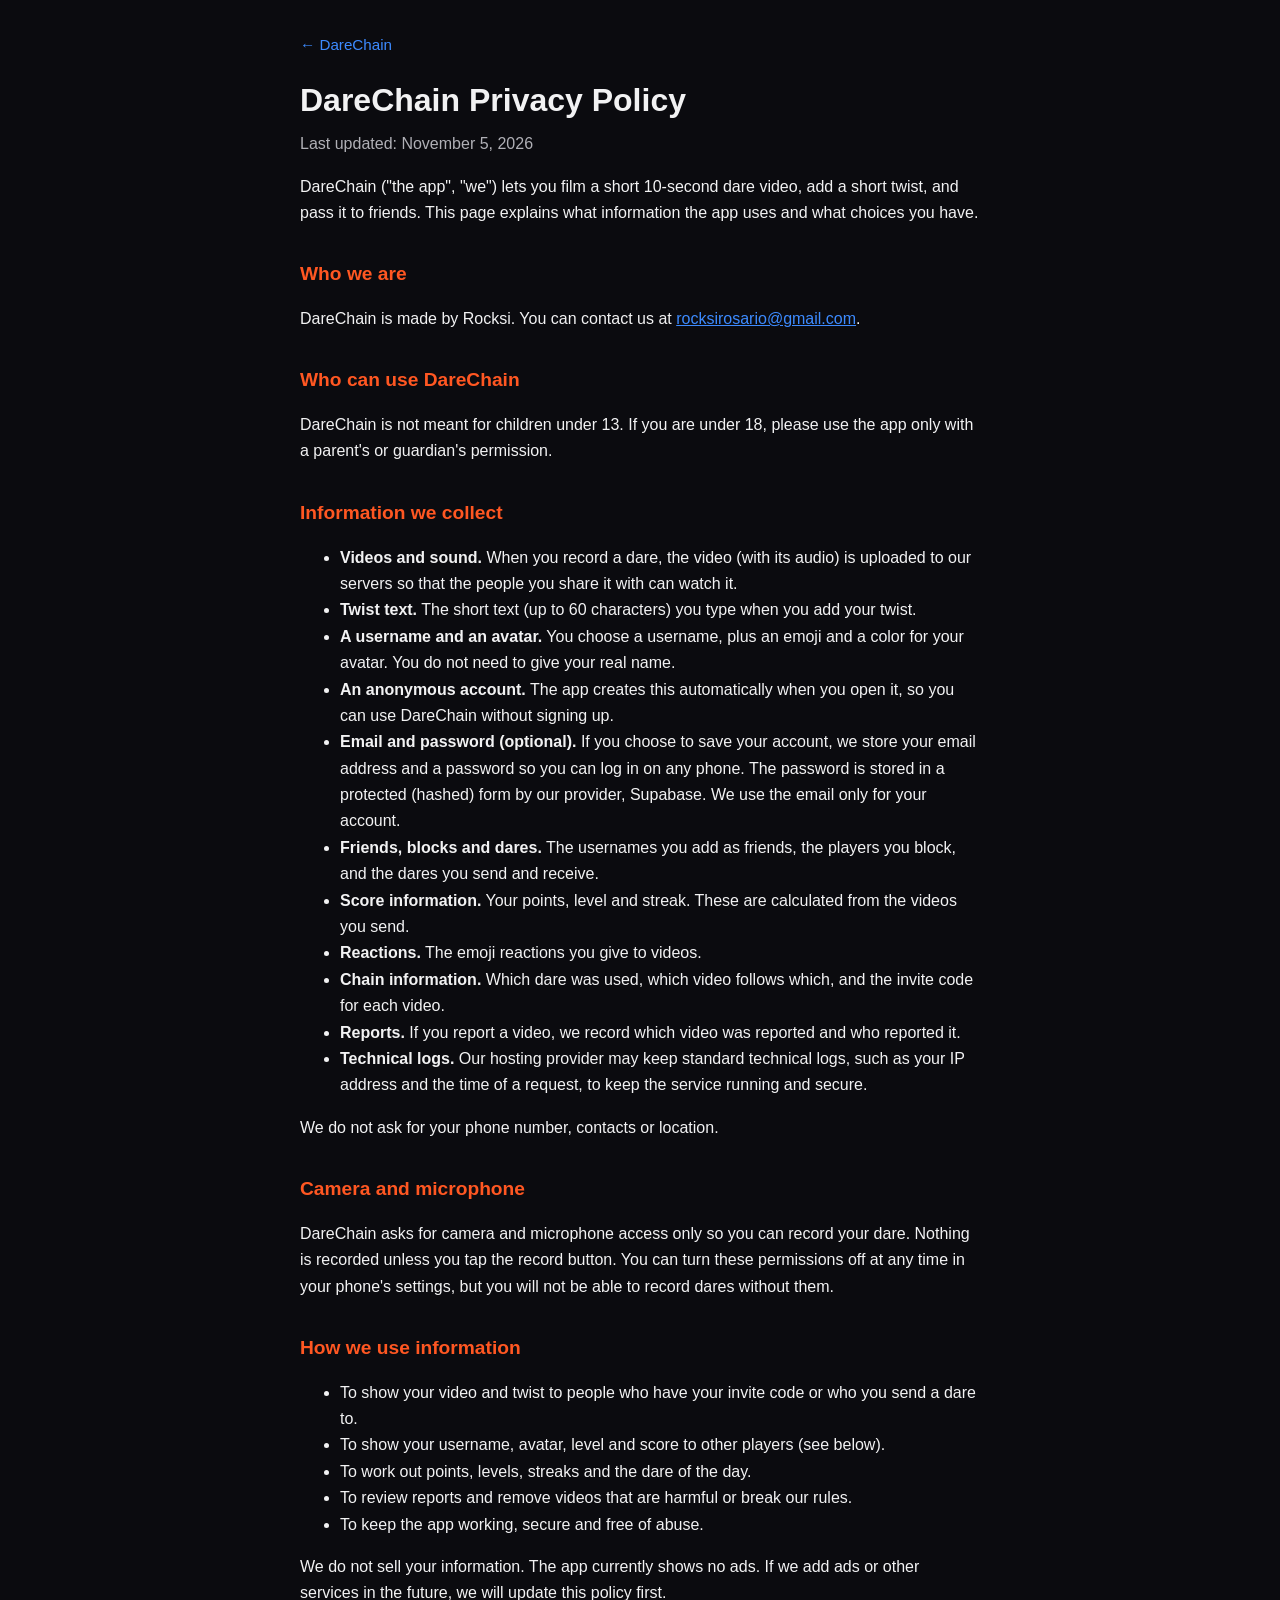
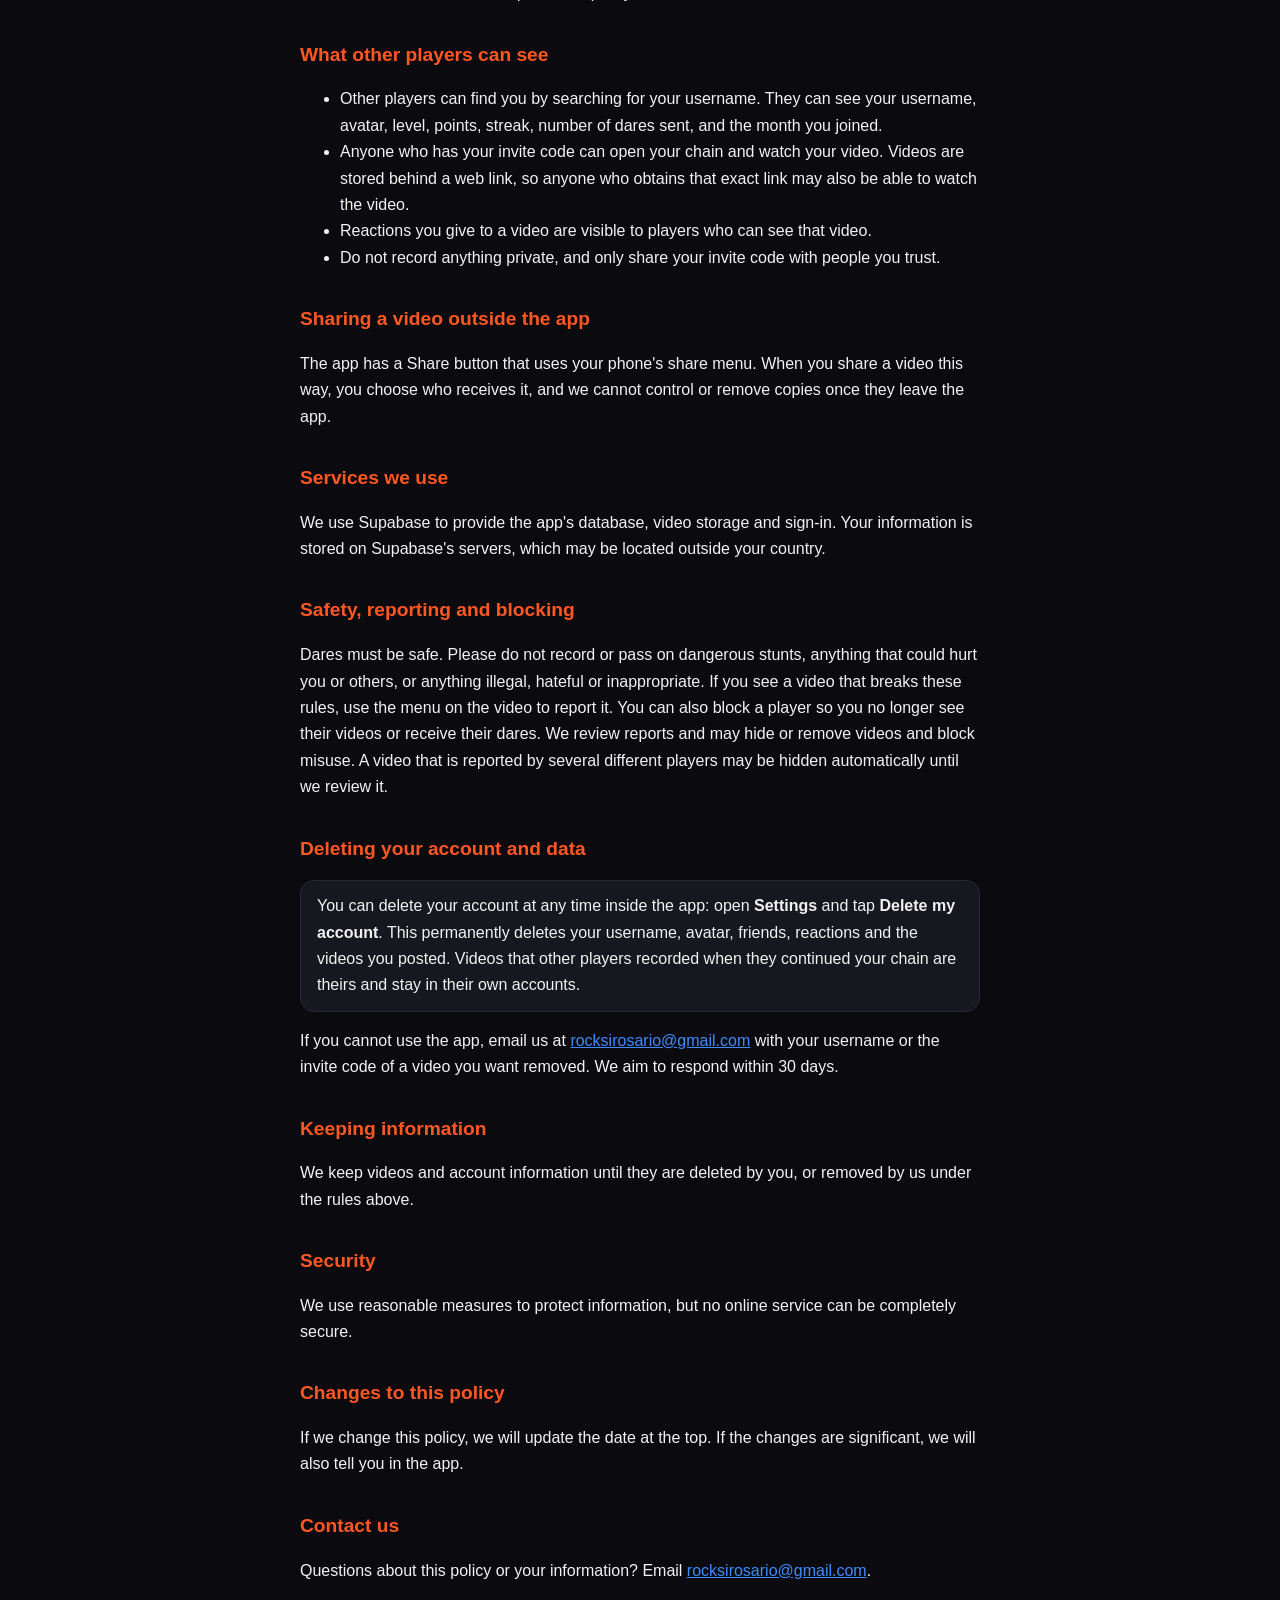
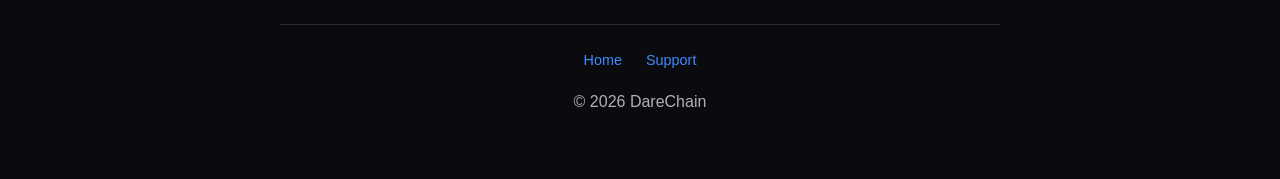
==== privacy/index.html @ af079821 "Add privacy and support pages" ====
<!DOCTYPE html>
<html lang="en">
<head>
<meta charset="utf-8">
<meta name="viewport" content="width=device-width, initial-scale=1">
<title>DareChain Privacy Policy</title>
<meta name="description" content="How DareChain collects and uses information, and how to delete your account.">
<style>
  :root { --bg:#0b0b0f; --card:#17171f; --border:#2a2a36; --text:#f2f2f3; --muted:#b0b0b6; --orange:#ff5722; --blue:#3d8bff; color-scheme: dark; }
  * { box-sizing: border-box; }
  body { margin:0; background:var(--bg); color:var(--text); font-family:-apple-system,BlinkMacSystemFont,"Segoe UI",Roboto,Helvetica,Arial,sans-serif; line-height:1.65; }
  main { max-width:720px; margin:0 auto; padding:32px 20px 24px; }
  .back { color:var(--blue); text-decoration:none; font-size:0.95rem; }
  h1 { font-size:2rem; margin:16px 0 4px; }
  h2 { font-size:1.2rem; margin-top:2rem; color:var(--orange); }
  p, li { font-size:1rem; }
  .updated { color:var(--muted); margin-top:0; }
  .note { background:var(--card); border:1px solid var(--border); border-radius:14px; padding:12px 16px; }
  a { color:var(--blue); }
  footer { max-width:720px; margin:0 auto; padding:24px 20px 48px; text-align:center; color:var(--muted); font-size:0.9rem; border-top:1px solid var(--border); }
  footer a { margin:0 10px; text-decoration:none; }
</style>
</head>
<body>
<main>
  <a class="back" href="../">&larr; DareChain</a>
  <h1>DareChain Privacy Policy</h1>
  <p class="updated">Last updated: November 5, 2026</p>

  <p>DareChain ("the app", "we") lets you film a short 10-second dare video, add a short twist, and pass it to friends. This page explains what information the app uses and what choices you have.</p>

  <h2>Who we are</h2>
  <p>DareChain is made by Rocksi. You can contact us at <a href="mailto:rocksirosario@gmail.com">rocksirosario@gmail.com</a>.</p>

  <h2>Who can use DareChain</h2>
  <p>DareChain is not meant for children under 13. If you are under 18, please use the app only with a parent's or guardian's permission.</p>

  <h2>Information we collect</h2>
  <ul>
    <li><strong>Videos and sound.</strong> When you record a dare, the video (with its audio) is uploaded to our servers so that the people you share it with can watch it.</li>
    <li><strong>Twist text.</strong> The short text (up to 60 characters) you type when you add your twist.</li>
    <li><strong>A username and an avatar.</strong> You choose a username, plus an emoji and a color for your avatar. You do not need to give your real name.</li>
    <li><strong>An anonymous account.</strong> The app creates this automatically when you open it, so you can use DareChain without signing up.</li>
    <li><strong>Email and password (optional).</strong> If you choose to save your account, we store your email address and a password so you can log in on any phone. The password is stored in a protected (hashed) form by our provider, Supabase. We use the email only for your account.</li>
    <li><strong>Friends, blocks and dares.</strong> The usernames you add as friends, the players you block, and the dares you send and receive.</li>
    <li><strong>Score information.</strong> Your points, level and streak. These are calculated from the videos you send.</li>
    <li><strong>Reactions.</strong> The emoji reactions you give to videos.</li>
    <li><strong>Chain information.</strong> Which dare was used, which video follows which, and the invite code for each video.</li>
    <li><strong>Reports.</strong> If you report a video, we record which video was reported and who reported it.</li>
    <li><strong>Technical logs.</strong> Our hosting provider may keep standard technical logs, such as your IP address and the time of a request, to keep the service running and secure.</li>
  </ul>
  <p>We do not ask for your phone number, contacts or location.</p>

  <h2>Camera and microphone</h2>
  <p>DareChain asks for camera and microphone access only so you can record your dare. Nothing is recorded unless you tap the record button. You can turn these permissions off at any time in your phone's settings, but you will not be able to record dares without them.</p>

  <h2>How we use information</h2>
  <ul>
    <li>To show your video and twist to people who have your invite code or who you send a dare to.</li>
    <li>To show your username, avatar, level and score to other players (see below).</li>
    <li>To work out points, levels, streaks and the dare of the day.</li>
    <li>To review reports and remove videos that are harmful or break our rules.</li>
    <li>To keep the app working, secure and free of abuse.</li>
  </ul>
  <p>We do not sell your information. The app currently shows no ads. If we add ads or other services in the future, we will update this policy first.</p>

  <h2>What other players can see</h2>
  <ul>
    <li>Other players can find you by searching for your username. They can see your username, avatar, level, points, streak, number of dares sent, and the month you joined.</li>
    <li>Anyone who has your invite code can open your chain and watch your video. Videos are stored behind a web link, so anyone who obtains that exact link may also be able to watch the video.</li>
    <li>Reactions you give to a video are visible to players who can see that video.</li>
    <li>Do not record anything private, and only share your invite code with people you trust.</li>
  </ul>

  <h2>Sharing a video outside the app</h2>
  <p>The app has a Share button that uses your phone's share menu. When you share a video this way, you choose who receives it, and we cannot control or remove copies once they leave the app.</p>

  <h2>Services we use</h2>
  <p>We use Supabase to provide the app's database, video storage and sign-in. Your information is stored on Supabase's servers, which may be located outside your country.</p>

  <h2>Safety, reporting and blocking</h2>
  <p>Dares must be safe. Please do not record or pass on dangerous stunts, anything that could hurt you or others, or anything illegal, hateful or inappropriate. If you see a video that breaks these rules, use the menu on the video to report it. You can also block a player so you no longer see their videos or receive their dares. We review reports and may hide or remove videos and block misuse. A video that is reported by several different players may be hidden automatically until we review it.</p>

  <h2 id="delete">Deleting your account and data</h2>
  <p class="note">You can delete your account at any time inside the app: open <strong>Settings</strong> and tap <strong>Delete my account</strong>. This permanently deletes your username, avatar, friends, reactions and the videos you posted. Videos that other players recorded when they continued your chain are theirs and stay in their own accounts.</p>
  <p>If you cannot use the app, email us at <a href="mailto:rocksirosario@gmail.com">rocksirosario@gmail.com</a> with your username or the invite code of a video you want removed. We aim to respond within 30 days.</p>

  <h2>Keeping information</h2>
  <p>We keep videos and account information until they are deleted by you, or removed by us under the rules above.</p>

  <h2>Security</h2>
  <p>We use reasonable measures to protect information, but no online service can be completely secure.</p>

  <h2>Changes to this policy</h2>
  <p>If we change this policy, we will update the date at the top. If the changes are significant, we will also tell you in the app.</p>

  <h2>Contact us</h2>
  <p>Questions about this policy or your information? Email <a href="mailto:rocksirosario@gmail.com">rocksirosario@gmail.com</a>.</p>
</main>
<footer>
  <a href="../">Home</a>
  <a href="../support/">Support</a>
  <p>&copy; 2026 DareChain</p>
</footer>
</body>
</html>
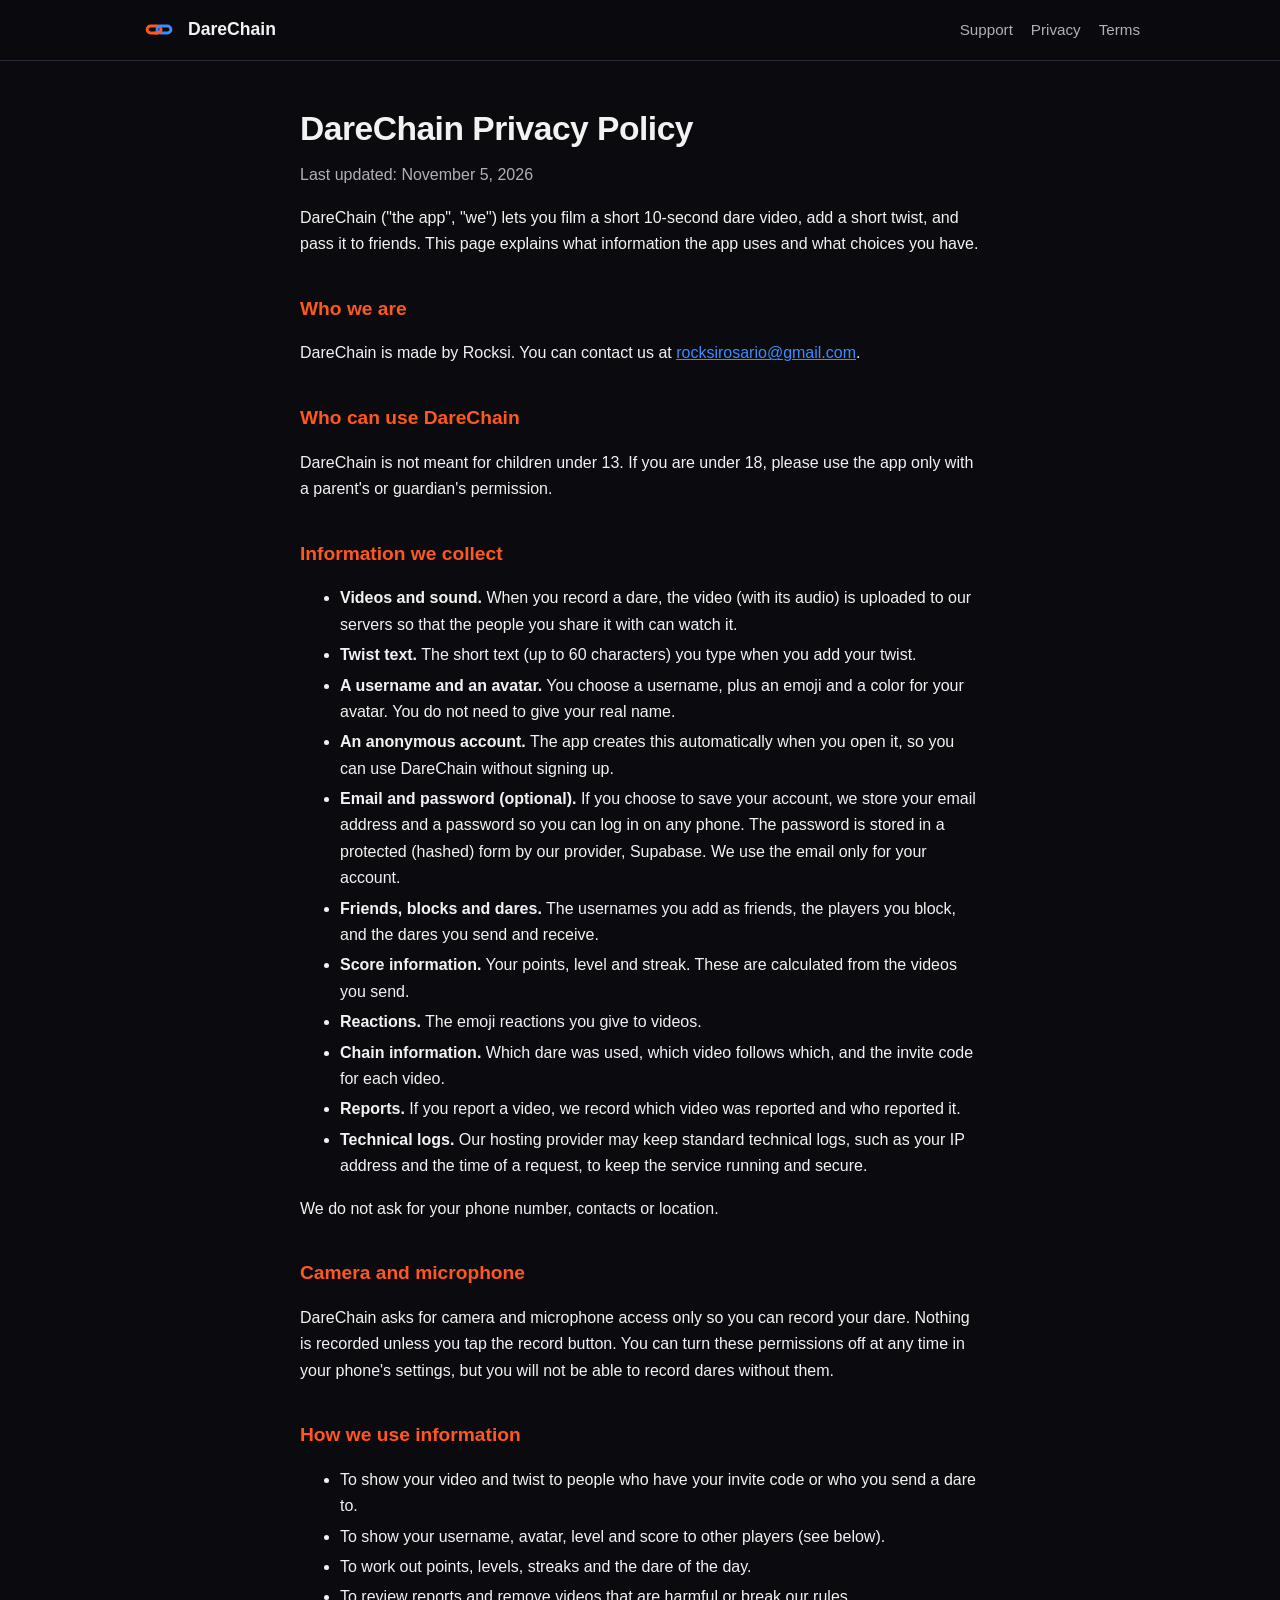
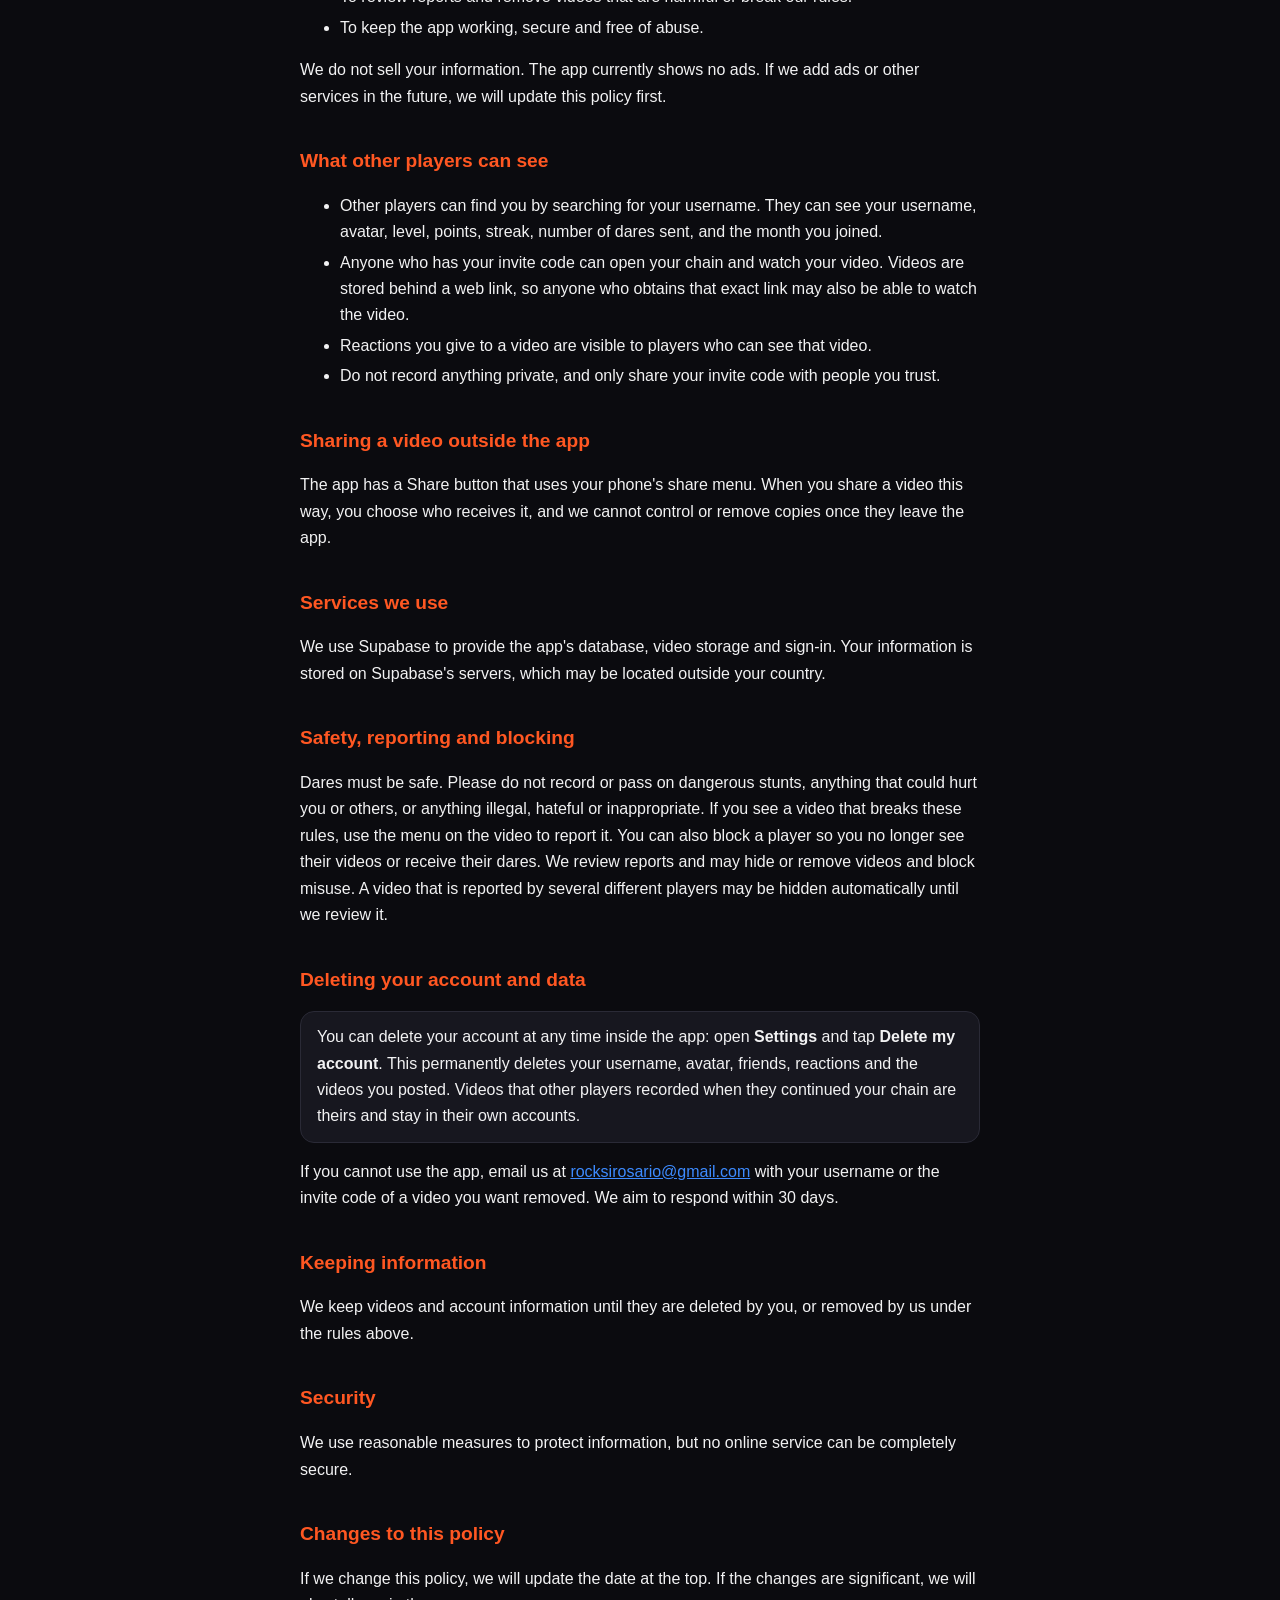
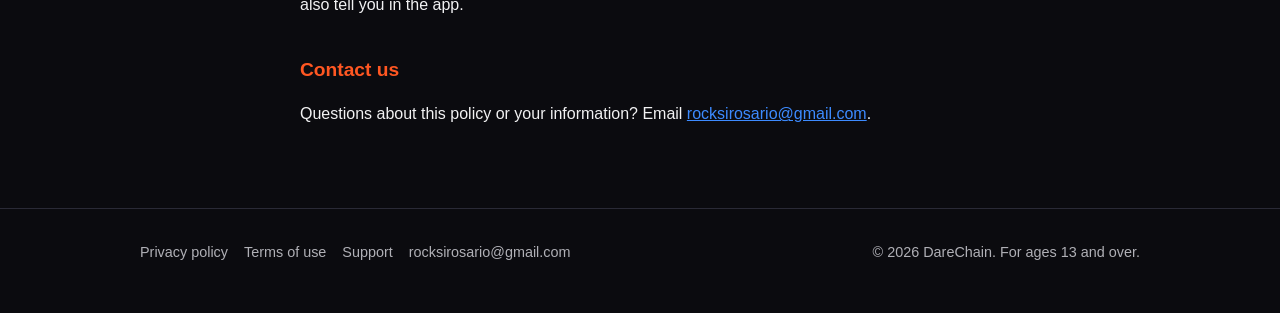
==== commit 284ebacc: "Professional website with terms" ====
--- a/privacy/index.html
+++ b/privacy/index.html
@@ -5,25 +5,23 @@
 <meta name="viewport" content="width=device-width, initial-scale=1">
 <title>DareChain Privacy Policy</title>
 <meta name="description" content="How DareChain collects and uses information, and how to delete your account.">
-<style>
-  :root { --bg:#0b0b0f; --card:#17171f; --border:#2a2a36; --text:#f2f2f3; --muted:#b0b0b6; --orange:#ff5722; --blue:#3d8bff; color-scheme: dark; }
-  * { box-sizing: border-box; }
-  body { margin:0; background:var(--bg); color:var(--text); font-family:-apple-system,BlinkMacSystemFont,"Segoe UI",Roboto,Helvetica,Arial,sans-serif; line-height:1.65; }
-  main { max-width:720px; margin:0 auto; padding:32px 20px 24px; }
-  .back { color:var(--blue); text-decoration:none; font-size:0.95rem; }
-  h1 { font-size:2rem; margin:16px 0 4px; }
-  h2 { font-size:1.2rem; margin-top:2rem; color:var(--orange); }
-  p, li { font-size:1rem; }
-  .updated { color:var(--muted); margin-top:0; }
-  .note { background:var(--card); border:1px solid var(--border); border-radius:14px; padding:12px 16px; }
-  a { color:var(--blue); }
-  footer { max-width:720px; margin:0 auto; padding:24px 20px 48px; text-align:center; color:var(--muted); font-size:0.9rem; border-top:1px solid var(--border); }
-  footer a { margin:0 10px; text-decoration:none; }
-</style>
+<meta name="theme-color" content="#0b0b0f">
+<link rel="icon" type="image/png" href="../favicon.png">
+<link rel="apple-touch-icon" href="../apple-touch-icon.png">
+<meta property="og:type" content="website">
+<meta property="og:title" content="DareChain Privacy Policy">
+<meta property="og:description" content="How DareChain collects and uses information, and how to delete your account.">
+<meta property="og:image" content="https://rocksi17.github.io/darechain-site/og-image.png">
+<meta property="og:url" content="https://rocksi17.github.io/darechain-site/privacy/">
+<meta name="twitter:card" content="summary_large_image">
+<link rel="stylesheet" href="../style.css">
 </head>
 <body>
-<main>
-  <a class="back" href="../">&larr; DareChain</a>
+<header class="nav"><div class="wrap">
+  <a class="brand" href="../"><svg width="38" height="23" viewBox="0 20 100 60" aria-hidden="true"><defs><clipPath id="lo"><rect x="38" y="50" width="24" height="16"/></clipPath></defs><rect x="18.75" y="40.75" width="36.5" height="18.5" rx="9.25" fill="none" stroke="#ff5722" stroke-width="7.5"/><rect x="44.75" y="40.75" width="36.5" height="18.5" rx="9.25" fill="none" stroke="#3d8bff" stroke-width="7.5"/><g clip-path="url(#lo)"><rect x="18.75" y="40.75" width="36.5" height="18.5" rx="9.25" fill="none" stroke="#ff5722" stroke-width="7.5"/></g></svg><span>DareChain</span></a>
+  <nav class="nav-links"><a href="../support/">Support</a><a href="../privacy/">Privacy</a><a href="../terms/">Terms</a></nav>
+</div></header>
+<main class="doc">
   <h1>DareChain Privacy Policy</h1>
   <p class="updated">Last updated: November 5, 2026</p>
 
@@ -97,10 +95,9 @@
   <h2>Contact us</h2>
   <p>Questions about this policy or your information? Email <a href="mailto:rocksirosario@gmail.com">rocksirosario@gmail.com</a>.</p>
 </main>
-<footer>
-  <a href="../">Home</a>
-  <a href="../support/">Support</a>
-  <p>&copy; 2026 DareChain</p>
-</footer>
+<footer class="footer"><div class="wrap">
+  <div><a href="../privacy/">Privacy policy</a><a href="../terms/">Terms of use</a><a href="../support/">Support</a><a href="mailto:rocksirosario@gmail.com">rocksirosario@gmail.com</a></div>
+  <div>&copy; 2026 DareChain. For ages 13 and over.</div>
+</div></footer>
 </body>
 </html>
--- a/style.css
+++ b/style.css
@@ -0,0 +1,86 @@
+:root{--bg:#0b0b0f;--card:#17171f;--border:#2a2a36;--text:#f2f2f3;--muted:#b0b0b6;--orange:#ff5722;--blue:#3d8bff;color-scheme:dark}
+*{box-sizing:border-box}
+html{scroll-behavior:smooth}
+body{margin:0;background:var(--bg);color:var(--text);font:16px/1.65 -apple-system,BlinkMacSystemFont,"Segoe UI",Roboto,Helvetica,Arial,sans-serif;-webkit-font-smoothing:antialiased}
+a{color:var(--blue)}
+.wrap{max-width:1040px;margin:0 auto;padding:0 20px}
+
+/* top bar */
+.nav{position:sticky;top:0;z-index:10;background:rgba(11,11,15,.86);-webkit-backdrop-filter:blur(12px);backdrop-filter:blur(12px);border-bottom:1px solid var(--border)}
+.nav .wrap{display:flex;align-items:center;justify-content:space-between;height:60px}
+.brand{display:flex;align-items:center;gap:10px;color:var(--text);text-decoration:none;font-weight:800;font-size:1.1rem}
+.nav-links a{color:var(--muted);text-decoration:none;margin-left:18px;font-size:.95rem}
+.nav-links a:hover{color:var(--text)}
+
+/* hero */
+.hero{position:relative;overflow:hidden;padding:56px 0 40px}
+.hero::before{content:"";position:absolute;left:50%;top:-140px;width:760px;height:760px;transform:translateX(-50%);background:radial-gradient(closest-side,rgba(255,87,34,.2),transparent 70%);pointer-events:none}
+.hero .wrap{position:relative;display:grid;grid-template-columns:1.1fr .9fr;gap:40px;align-items:center}
+.hero h1{font-size:3.3rem;line-height:1.08;margin:0 0 14px;letter-spacing:-1px}
+.hero h1 span{color:var(--orange)}
+.lead{color:var(--muted);font-size:1.2rem;max-width:480px;margin:0 0 26px}
+.pill{display:inline-block;border:1px solid var(--blue);color:var(--blue);border-radius:999px;padding:11px 22px;font-weight:700}
+.small{color:var(--muted);font-size:.9rem;margin-top:14px}
+
+/* phone mock-up */
+.phone{width:272px;margin:0 auto;background:#000;border:2px solid var(--border);border-radius:40px;padding:12px;box-shadow:0 30px 80px rgba(0,0,0,.6)}
+.screen{background:var(--bg);border-radius:30px;padding:20px 14px 16px;min-height:500px;display:flex;flex-direction:column}
+.m-top{display:flex;align-items:center;gap:10px;margin-bottom:12px}
+.m-av{width:36px;height:36px;border-radius:50%;background:var(--orange);display:flex;align-items:center;justify-content:center;font-size:18px}
+.m-name{font-weight:700;font-size:.95rem;line-height:1.2}
+.m-sub{color:var(--muted);font-size:.75rem}
+.m-bar{display:flex;align-items:center;gap:8px;background:var(--card);border:1px solid var(--border);border-radius:14px;padding:8px 10px;font-size:.72rem;margin-bottom:10px}
+.m-bar b{color:var(--orange)}
+.m-track{flex:1;height:5px;border-radius:4px;background:var(--border);overflow:hidden}
+.m-track i{display:block;width:60%;height:100%;background:var(--orange)}
+.m-chips{display:flex;gap:6px;margin-bottom:12px;flex-wrap:wrap}
+.m-chip{font-size:.7rem;padding:4px 10px;border-radius:999px;background:var(--card);border:1px solid var(--border)}
+.m-chip.on{background:var(--orange);border-color:var(--orange);font-weight:700}
+.m-card{flex:1;background:var(--card);border:1px solid var(--blue);border-radius:20px;padding:16px;display:flex;flex-direction:column;justify-content:center;text-align:center}
+.m-tag{color:var(--blue);font-size:.68rem;font-weight:800;letter-spacing:2px;margin-bottom:10px}
+.m-dare{font-size:1.15rem;font-weight:700;line-height:1.3}
+.m-btn{margin-top:12px;background:var(--orange);border-radius:14px;padding:11px;text-align:center;font-weight:800;font-size:.85rem}
+
+/* sections */
+.section{padding:56px 0}
+.section.alt{background:#0e0e13;border-top:1px solid var(--border);border-bottom:1px solid var(--border)}
+.eyebrow{color:var(--blue);font-weight:800;letter-spacing:2px;font-size:.78rem;text-align:center;margin:0 0 8px}
+.section h2{font-size:2rem;text-align:center;margin:0 0 10px;letter-spacing:-.5px}
+.section .sub{color:var(--muted);text-align:center;max-width:560px;margin:0 auto 32px}
+.grid{display:grid;grid-template-columns:repeat(auto-fit,minmax(250px,1fr));gap:16px}
+.card{background:var(--card);border:1px solid var(--border);border-radius:18px;padding:20px}
+.card .ic{font-size:1.7rem;margin-bottom:6px}
+.card h3{margin:0 0 6px;font-size:1.1rem}
+.card p{margin:0;color:var(--muted);font-size:.96rem}
+.steps{counter-reset:s;display:grid;gap:14px;max-width:640px;margin:0 auto}
+.step{display:flex;gap:16px;align-items:center;background:var(--card);border:1px solid var(--border);border-radius:18px;padding:16px 18px}
+.num{flex:0 0 36px;height:36px;border-radius:50%;background:var(--orange);color:#fff;font-weight:800;display:flex;align-items:center;justify-content:center}
+.step strong{display:block}
+.step span{color:var(--muted);font-size:.95rem}
+.safety{max-width:720px;margin:0 auto;list-style:none;padding:0;display:grid;gap:10px}
+.safety li{background:var(--card);border:1px solid var(--border);border-radius:14px;padding:12px 16px}
+.safety b{color:var(--text)}
+.cta{text-align:center}
+
+/* document pages */
+.doc{max-width:720px;margin:0 auto;padding:40px 20px 64px}
+.doc h1{font-size:2.1rem;margin:0 0 6px;letter-spacing:-.5px}
+.doc h2{font-size:1.2rem;margin-top:2.2rem;color:var(--orange)}
+.doc .updated{color:var(--muted);margin-top:0}
+.doc .note{background:var(--card);border:1px solid var(--border);border-radius:14px;padding:12px 16px}
+.doc li{margin:4px 0}
+.muted{color:var(--muted)}
+.faq p{margin:0 0 18px}
+
+/* footer */
+.footer{border-top:1px solid var(--border);padding:32px 0 48px;color:var(--muted);font-size:.9rem}
+.footer .wrap{display:flex;flex-wrap:wrap;gap:16px;align-items:center;justify-content:space-between}
+.footer a{color:var(--muted);text-decoration:none;margin-right:16px}
+.footer a:hover{color:var(--text)}
+
+@media (max-width:820px){
+  .hero .wrap{grid-template-columns:1fr;text-align:center}
+  .lead{margin:0 auto 26px}
+  .hero h1{font-size:2.5rem}
+  .nav-links a{margin-left:12px;font-size:.88rem}
+}
